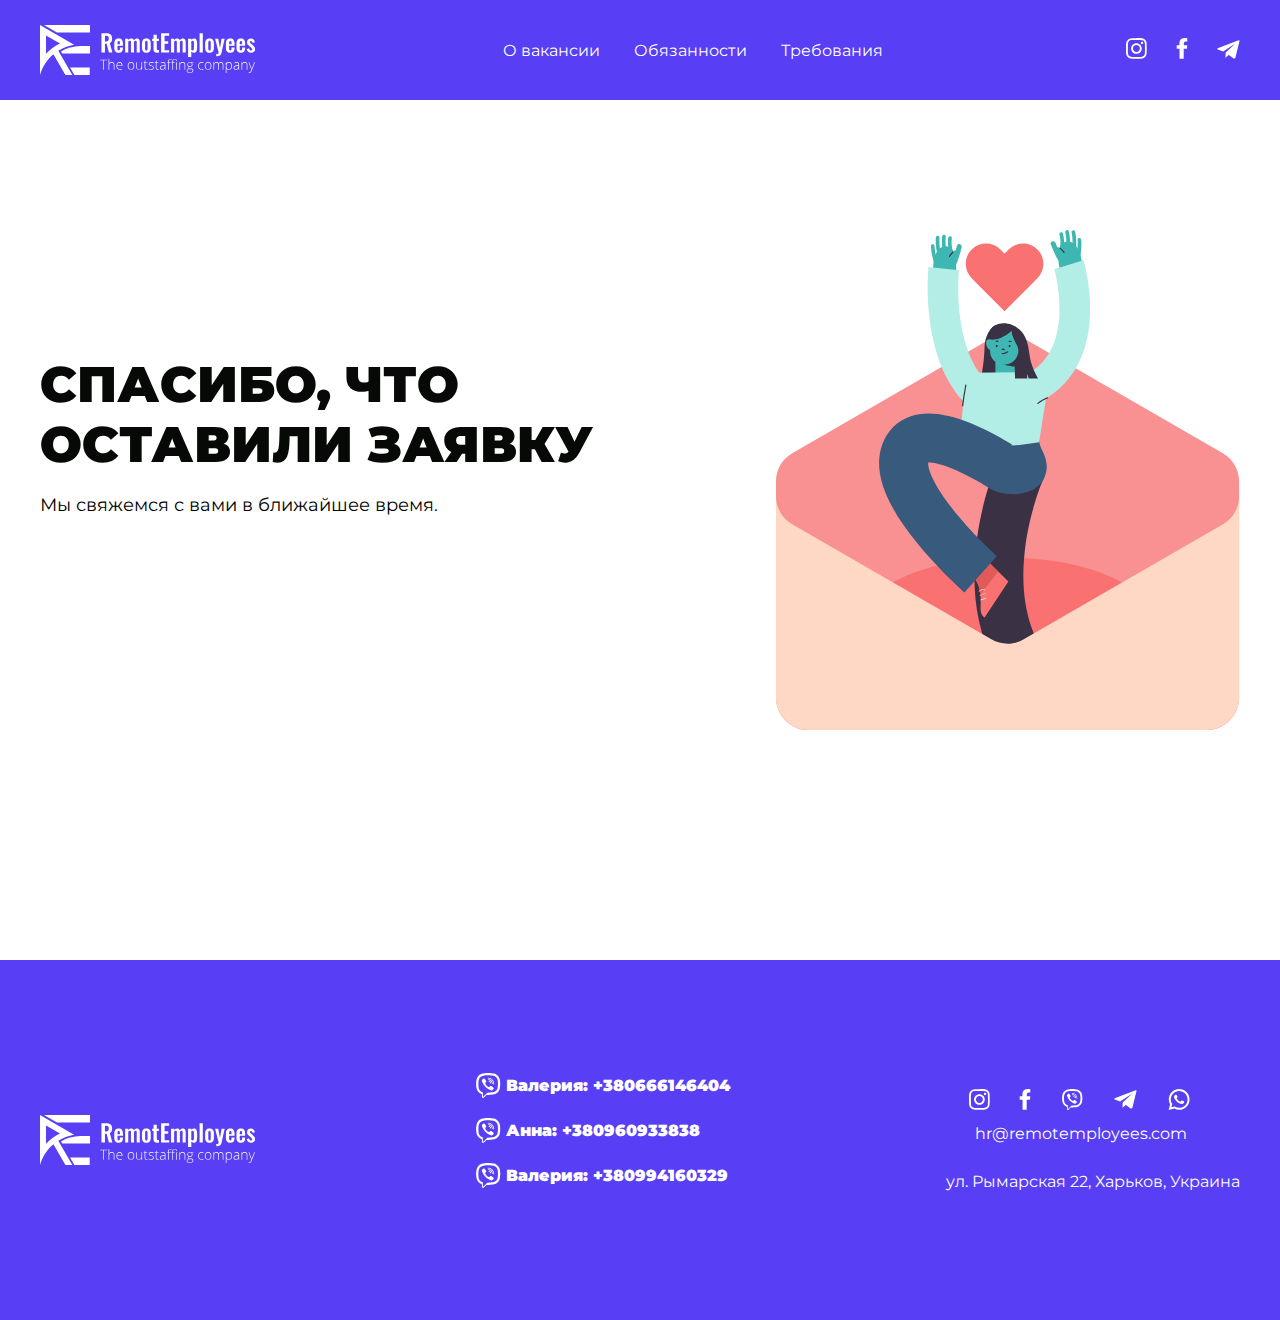
==== thanks.html @ 4181ed23 "beta version" ====
<html lang="ru">
<head>
    <meta charset="UTF-8">
    <meta http-equiv="X-UA-Compatible" content="IE=edge">
    <meta name="viewport" content="width=device-width, initial-scale=1.0">
    <link rel="shortcut icon" href="/img/favicon.png" type="image/x-icon">
    <title>Thank you</title>
    <link rel="stylesheet" href="style.css">
</head>
<body>
    <header>
        <div class="container">
            <div class="navbar">
                <div class="logo">
                    <img src="/img/logo.svg" alt="" srcset="">
                </div>
                <div class="navbar-menu desktop">
                        <a href="#advantages" onclick="smoothScroll()">О вакансии</a>
                        <a href="#who-is">Обязанности</a>
                        <a href="#looking-for">Требования</a>
                </div>
                <div class="navbar-menu mobile" id="navbarMenu">
                    
                        <a href="#advantages" onclick="mobileMenu()">О вакансии</a>
                        <a href="#who-is" onclick="mobileMenu()">Обязанности</a>
                        <a href="#looking-for" onclick="mobileMenu()">Требования</a>
                
                </div>
                <div class="navbar-social desktop">

                        <a href="https://www.instagram.com/remotemployees/" class="insta" target="_blank" rel="noopener noreferrer">
                            <svg width="21" height="21" viewBox="0 0 21 21" fill="none" xmlns="http://www.w3.org/2000/svg">
                                <path fill-rule="evenodd" clip-rule="evenodd" d="M10.1538 0.135383C7.58148 0.135383 7.17533 0.135384 6.09226 0.203075C5.00919 0.270767 4.19689 0.406151 3.58766 0.676919C2.91075 0.947686 2.30152 1.28614 1.75999 1.89537C1.15076 2.5046 0.812302 3.04613 0.541534 3.72305C0.270767 4.39997 0.135383 5.14458 0.0676914 6.22764C-3.88344e-07 7.31071 0 7.71686 0 10.4922C0 13.3353 -3.88344e-07 13.6737 0.0676914 14.7568C0.135383 15.8399 0.270767 16.6522 0.541534 17.2614C0.812302 17.9383 1.15076 18.5476 1.75999 19.0891C2.36921 19.6983 2.91075 20.0368 3.58766 20.3075C4.26458 20.5783 5.00919 20.7137 6.09226 20.7814C7.17533 20.8491 7.58148 20.8491 10.3568 20.8491C13.1999 20.8491 13.5384 20.8491 14.6214 20.7814C15.7045 20.7137 16.5168 20.5783 17.126 20.3075C17.8029 20.0368 18.4122 19.6983 18.9537 19.0891C19.5629 18.4799 19.9014 17.9383 20.1722 17.2614C20.4429 16.5845 20.5783 15.8399 20.646 14.7568C20.7137 13.6737 20.7137 13.3353 20.7137 10.6953V10.1538C20.7137 7.58148 20.7137 7.17533 20.646 6.09226C20.5783 5.00919 20.4429 4.19689 20.1722 3.58766C19.9014 2.91075 19.5629 2.30152 18.9537 1.75999C18.3445 1.15076 17.8029 0.812302 17.126 0.541534C16.4491 0.270767 15.7045 0.135384 14.6214 0.067692C13.5384 2.57215e-07 13.1999 0 10.5599 0H10.1538V0.135383ZM17.2614 4.9415C17.2614 5.61842 16.7199 6.15995 16.043 6.15995C15.366 6.15995 14.8245 5.61842 14.8245 4.9415C14.8245 4.26458 15.366 3.72305 16.043 3.72305C16.6522 3.72305 17.2614 4.26458 17.2614 4.9415ZM10.4245 13.9445C8.52917 13.9445 6.97225 12.3876 6.97225 10.4922C6.97225 8.59686 8.52917 7.03995 10.4245 7.03995C12.3199 7.03995 13.8768 8.59686 13.8768 10.4922C13.8768 12.3876 12.3199 13.9445 10.4245 13.9445ZM10.4245 5.14458C13.403 5.14458 15.7722 7.51379 15.7722 10.4922C15.7722 13.4707 13.403 15.8399 10.4245 15.8399C7.4461 15.8399 5.07688 13.4707 5.07688 10.4922C5.07688 7.51379 7.51379 5.14458 10.4245 5.14458ZM10.4245 1.96306C13.1999 1.96306 13.5384 1.96306 14.6214 2.03075C15.6368 2.09845 16.1783 2.23383 16.5845 2.36921C17.0583 2.57229 17.3968 2.77536 17.8029 3.11382C18.1414 3.45228 18.4122 3.79074 18.5476 4.33227C18.6829 4.67073 18.886 5.27996 18.886 6.29534C18.9537 7.3784 18.9537 7.71686 18.9537 10.4922C18.9537 13.2676 18.9537 13.606 18.886 14.6891C18.8183 15.7045 18.6829 16.246 18.5476 16.6522C18.3445 17.126 18.1414 17.4645 17.8029 17.8706C17.4645 18.2091 17.126 18.4799 16.5845 18.6152C16.246 18.7506 15.6368 18.9537 14.6214 18.9537C13.5384 19.0214 13.1999 19.0214 10.4245 19.0214C7.64917 19.0214 7.31071 19.0214 6.22764 18.9537C5.21227 18.886 4.67073 18.7506 4.26458 18.6152C3.79074 18.4122 3.45228 18.2091 3.04613 17.8706C2.70767 17.5322 2.4369 17.1937 2.30152 16.6522C2.16614 16.3137 1.96306 15.7045 1.96306 14.6891C1.89537 13.606 1.89537 13.2676 1.89537 10.4922C1.89537 7.71686 1.89537 7.3784 1.96306 6.29534C2.03075 5.27996 2.16614 4.73843 2.30152 4.33227C2.5046 3.85843 2.70767 3.51997 3.04613 3.11382C3.38459 2.77536 3.72305 2.5046 4.26458 2.36921C4.60304 2.23383 5.21227 2.03075 6.22764 2.03075C7.31071 1.96306 7.64917 1.96306 10.4245 1.96306Z"/>
                            </svg>
                        </a>
                        <a href="https://fb.com/remotemployees" class="facebook" target="_blank" rel="noopener noreferrer">
                            <svg width="12" height="21" viewBox="0 0 12 21" fill="none" xmlns="http://www.w3.org/2000/svg">
                                <path fill-rule="evenodd" clip-rule="evenodd" d="M10.9348 7.18479H7.82111V5.15409C8.02418 3.19109 11.2733 3.59723 11.2733 3.59723V3.46185V0.280434C11.1379 0.280434 4.91045 -1.20874 3.62435 3.52954C3.42128 4.13875 3.42128 6.84634 3.42128 7.18479H0.713688V10.84H3.55666V20.7904H7.68573V10.84H10.9348L11.2733 7.18479H10.9348Z"/>
                            </svg>
                        </a>
                        <a href="https://t.me/remotemployees" class="telegram" target="_blank" rel="noopener noreferrer">
                            <svg width="23" height="19" viewBox="0 0 23 19" fill="none" xmlns="http://www.w3.org/2000/svg">
                                <path d="M8.69167 12.5281L8.44489 17.6284L14.0387 12.8845L8.69167 12.5281Z" />
                                <path d="M21.6069 0.353219L0.712252 8.30526C0.108993 8.52463 0.136414 9.37468 0.739673 9.56662L6.11416 11.3764L18.3987 3.45177L8.69172 12.5281L16.2599 18.259C17.0551 18.8623 18.1793 18.451 18.4261 17.4912L22.5118 1.121C22.6489 0.600007 22.1279 0.161273 21.6069 0.353219Z"/>
                            </svg>
                        </a>
                    
                </div>
                <div class="mobile-burger" id="burger" onclick="mobileMenu()">
                    <span class="top"></span>
                    <span class="middle"></span>
                    <span class="bottom"></span>
                </div>

            </div>
        </div>
    </header>

    <section class="thank-you">
        <div class="wrap">
            <div class="container">
                <h1 class="mobile">Спасибо, что оставили заявку</h1>
                <div class="flex">
                    <div class="thank-text">
                        <h1 class="desktop">Спасибо, что оставили заявку</h1>
                        <p>Мы свяжемся с вами в ближайшее время.</p>
                        <a href="/" class="btn thank">На главную</a>
                    </div>
                    <div class="thank-img">

                        <img src="/img/thank.svg" alt="">
                    </div>
                </div>
            </div>
        </div>
    </section>
    <footer>
        <div class="container">
            <div class="footer">
                <div class="logo">
                    <img src="/img/logo.svg" alt="" srcset="" loading="lazy">
                </div>
                <div class="footer-hr" >
                    <a href="viber://chat/?number=380666146404" target="_blank" rel="noopener noreferrer"><img src="/img/viber.svg" alt=""><span>Валерия: 
                        +380666146404</span></a>        
                    <a href="viber://chat/?number=380960933838" target="_blank" rel="noopener noreferrer"><img src="/img/viber.svg" alt=""><span>Анна: 
                        +380960933838</span></a>        
                    <a href="viber://chat/?number=380994160329" target="_blank" rel="noopener noreferrer"><img src="/img/viber.svg" alt=""><span>Валерия: +380994160329</span></a>        
                </div>
                <div class="footer-social">
                    <a href="https://www.instagram.com/remotemployees/" class="insta" class="footer-social" target="_blank" rel="noopener noreferrer">
                        <svg width="21" height="21" viewBox="0 0 21 21" fill="none" xmlns="http://www.w3.org/2000/svg">
                            <path fill-rule="evenodd" clip-rule="evenodd" d="M10.1538 0.135383C7.58148 0.135383 7.17533 0.135384 6.09226 0.203075C5.00919 0.270767 4.19689 0.406151 3.58766 0.676919C2.91075 0.947686 2.30152 1.28614 1.75999 1.89537C1.15076 2.5046 0.812302 3.04613 0.541534 3.72305C0.270767 4.39997 0.135383 5.14458 0.0676914 6.22764C-3.88344e-07 7.31071 0 7.71686 0 10.4922C0 13.3353 -3.88344e-07 13.6737 0.0676914 14.7568C0.135383 15.8399 0.270767 16.6522 0.541534 17.2614C0.812302 17.9383 1.15076 18.5476 1.75999 19.0891C2.36921 19.6983 2.91075 20.0368 3.58766 20.3075C4.26458 20.5783 5.00919 20.7137 6.09226 20.7814C7.17533 20.8491 7.58148 20.8491 10.3568 20.8491C13.1999 20.8491 13.5384 20.8491 14.6214 20.7814C15.7045 20.7137 16.5168 20.5783 17.126 20.3075C17.8029 20.0368 18.4122 19.6983 18.9537 19.0891C19.5629 18.4799 19.9014 17.9383 20.1722 17.2614C20.4429 16.5845 20.5783 15.8399 20.646 14.7568C20.7137 13.6737 20.7137 13.3353 20.7137 10.6953V10.1538C20.7137 7.58148 20.7137 7.17533 20.646 6.09226C20.5783 5.00919 20.4429 4.19689 20.1722 3.58766C19.9014 2.91075 19.5629 2.30152 18.9537 1.75999C18.3445 1.15076 17.8029 0.812302 17.126 0.541534C16.4491 0.270767 15.7045 0.135384 14.6214 0.067692C13.5384 2.57215e-07 13.1999 0 10.5599 0H10.1538V0.135383ZM17.2614 4.9415C17.2614 5.61842 16.7199 6.15995 16.043 6.15995C15.366 6.15995 14.8245 5.61842 14.8245 4.9415C14.8245 4.26458 15.366 3.72305 16.043 3.72305C16.6522 3.72305 17.2614 4.26458 17.2614 4.9415ZM10.4245 13.9445C8.52917 13.9445 6.97225 12.3876 6.97225 10.4922C6.97225 8.59686 8.52917 7.03995 10.4245 7.03995C12.3199 7.03995 13.8768 8.59686 13.8768 10.4922C13.8768 12.3876 12.3199 13.9445 10.4245 13.9445ZM10.4245 5.14458C13.403 5.14458 15.7722 7.51379 15.7722 10.4922C15.7722 13.4707 13.403 15.8399 10.4245 15.8399C7.4461 15.8399 5.07688 13.4707 5.07688 10.4922C5.07688 7.51379 7.51379 5.14458 10.4245 5.14458ZM10.4245 1.96306C13.1999 1.96306 13.5384 1.96306 14.6214 2.03075C15.6368 2.09845 16.1783 2.23383 16.5845 2.36921C17.0583 2.57229 17.3968 2.77536 17.8029 3.11382C18.1414 3.45228 18.4122 3.79074 18.5476 4.33227C18.6829 4.67073 18.886 5.27996 18.886 6.29534C18.9537 7.3784 18.9537 7.71686 18.9537 10.4922C18.9537 13.2676 18.9537 13.606 18.886 14.6891C18.8183 15.7045 18.6829 16.246 18.5476 16.6522C18.3445 17.126 18.1414 17.4645 17.8029 17.8706C17.4645 18.2091 17.126 18.4799 16.5845 18.6152C16.246 18.7506 15.6368 18.9537 14.6214 18.9537C13.5384 19.0214 13.1999 19.0214 10.4245 19.0214C7.64917 19.0214 7.31071 19.0214 6.22764 18.9537C5.21227 18.886 4.67073 18.7506 4.26458 18.6152C3.79074 18.4122 3.45228 18.2091 3.04613 17.8706C2.70767 17.5322 2.4369 17.1937 2.30152 16.6522C2.16614 16.3137 1.96306 15.7045 1.96306 14.6891C1.89537 13.606 1.89537 13.2676 1.89537 10.4922C1.89537 7.71686 1.89537 7.3784 1.96306 6.29534C2.03075 5.27996 2.16614 4.73843 2.30152 4.33227C2.5046 3.85843 2.70767 3.51997 3.04613 3.11382C3.38459 2.77536 3.72305 2.5046 4.26458 2.36921C4.60304 2.23383 5.21227 2.03075 6.22764 2.03075C7.31071 1.96306 7.64917 1.96306 10.4245 1.96306Z"/>
                        </svg>
                    </a>
                    <a href="https://fb.com/remotemployees" class="facebook" target="_blank" rel="noopener noreferrer">
                        <svg width="12" height="21" viewBox="0 0 12 21" fill="none" xmlns="http://www.w3.org/2000/svg">
                            <path fill-rule="evenodd" clip-rule="evenodd" d="M10.9348 7.18479H7.82111V5.15409C8.02418 3.19109 11.2733 3.59723 11.2733 3.59723V3.46185V0.280434C11.1379 0.280434 4.91045 -1.20874 3.62435 3.52954C3.42128 4.13875 3.42128 6.84634 3.42128 7.18479H0.713688V10.84H3.55666V20.7904H7.68573V10.84H10.9348L11.2733 7.18479H10.9348Z"/>
                        </svg>
                    </a>
                        <a href="viber://chat/?number=380666146404" class="viber" target="_blank" rel="noopener noreferrer">
                            <svg width="25" height="21" viewBox="0 0 25 25" fill="none" xmlns="http://www.w3.org/2000/svg">
                                <path d="M5.93325 22.578C5.93325 22.1599 6.07262 21.707 5.89841 21.3934C5.7242 21.1146 5.2364 21.0101 4.88798 20.8359C3.04132 19.8603 1.61277 18.4666 0.881073 16.5154C0.56749 15.7489 0.462961 14.8778 0.323591 14.0416C0.18422 13.2054 0.149378 12.3691 0.114535 11.5329C0.0448497 9.7211 0.253906 7.90928 0.637174 6.1323C0.84623 5.12187 1.36887 4.2508 1.99604 3.48426C2.97163 2.26477 4.15628 1.25434 5.65451 0.766538C6.52558 0.487797 7.43149 0.348427 8.3374 0.243899C9.55689 0.104528 10.8112 0 12.0307 0C13.2502 0 14.4697 0.104528 15.6892 0.209056C16.4906 0.278741 17.292 0.418112 18.0933 0.592325C19.487 0.905909 20.6368 1.70729 21.6473 2.68288C22.6229 3.62363 23.4243 4.7386 23.703 6.09746C24.1211 8.08349 24.365 10.0695 24.1908 12.0904C24.0863 13.3099 23.9469 14.4945 23.7378 15.714C23.4939 17.1077 22.7274 18.1879 21.7518 19.1635C20.7414 20.2087 19.5916 21.045 18.1282 21.3585C17.0132 21.6024 15.8634 21.707 14.7484 21.8463C14.1561 21.916 13.5289 21.9509 12.9018 21.9509C12.2049 21.9509 11.4732 21.916 10.7764 21.916C10.6022 21.916 10.3583 22.0205 10.2189 22.1599C9.41752 22.9613 8.68582 23.7627 7.91929 24.5641C7.3618 25.1215 6.59527 25.1564 6.17715 24.5989C6.00294 24.355 5.93325 24.0066 5.89841 23.7278C5.89841 23.3097 5.93325 22.9613 5.93325 22.578ZM6.90885 21.4979C6.90885 21.8463 6.90885 22.1948 6.90885 22.5432C6.90885 22.8916 6.90885 23.24 6.90885 23.5885C6.90885 23.693 6.97853 23.8324 7.04822 23.8672C7.1179 23.902 7.25728 23.7975 7.32696 23.7278C7.39665 23.693 7.43149 23.6233 7.50117 23.5536C8.68582 22.3341 9.83563 21.1495 11.0203 19.9648C11.1596 19.8255 11.3687 19.7209 11.5778 19.7209C13.2502 19.7209 14.9227 19.5816 16.5951 19.3725C17.5707 19.2331 18.4766 18.9892 19.278 18.3621C20.3233 17.5258 21.2989 16.6199 21.5428 15.2611C21.7867 13.9719 21.926 12.6479 21.9957 11.3239C22.0306 10.2437 21.8912 9.12877 21.7867 8.04865C21.6821 6.89884 21.4034 5.78388 20.5672 4.84313C19.7309 3.90238 18.7902 3.03131 17.501 2.78741C16.2467 2.54351 14.9923 2.40414 13.7032 2.33446C11.6126 2.22993 9.4872 2.29961 7.43149 2.68288C5.20156 3.06615 3.66848 4.35533 2.90195 6.44589C2.55352 7.38664 2.48383 8.43192 2.41415 9.44235C2.34446 10.7315 2.37931 12.0556 2.48383 13.3447C2.51868 14.1113 2.6232 14.9126 2.90195 15.6443C3.52911 17.3516 4.78345 18.4666 6.45589 19.1286C6.76948 19.268 6.90885 19.4073 6.90885 19.7558C6.87401 20.2784 6.90885 20.9056 6.90885 21.4979Z" />
                                <path d="M13.1456 14.0763C13.285 14.0066 13.4592 13.9369 13.5986 13.8324C13.7728 13.693 13.8773 13.484 14.0515 13.3446C14.4 12.9962 14.8181 12.8568 15.2362 13.1007C16.0027 13.6233 16.7693 14.146 17.501 14.7383C17.7797 14.9474 17.8842 15.2609 17.71 15.6094C17.3267 16.4804 16.7693 17.1773 15.7937 17.456C15.6543 17.4909 15.5149 17.4909 15.3756 17.456C12.1352 16.3062 9.41746 14.4944 7.60564 11.4979C6.97848 10.4875 6.52552 9.37254 6.00288 8.29242C5.72414 7.76978 5.82867 7.28198 6.14225 6.79419C6.52552 6.2367 7.01332 5.81859 7.60564 5.53985C7.95407 5.36564 8.33734 5.40048 8.58124 5.71406C9.13872 6.41092 9.66136 7.14261 10.1492 7.90915C10.4976 8.46663 10.3234 8.91959 9.83557 9.3377C9.73105 9.40738 9.66136 9.47707 9.55683 9.54675C9.24325 9.79065 9.17356 10.1042 9.31293 10.4527C9.90526 12.0903 10.9854 13.3098 12.6578 13.9369C12.7972 14.0066 12.9366 14.0066 13.1456 14.0763Z"/>
                                <path d="M18.1633 10.8709C18.1633 10.9754 18.233 11.1148 18.1981 11.2193C18.1285 11.3587 18.0239 11.5677 17.8846 11.6026C17.78 11.6374 17.5361 11.4284 17.5013 11.3239C17.3968 10.9754 17.3968 10.627 17.3619 10.2786C17.2226 8.22286 15.6546 6.27167 13.6686 5.78387C13.2505 5.67935 12.7975 5.6445 12.3446 5.57482C12.2401 5.57482 12.1704 5.53998 12.0658 5.53998C11.8219 5.50513 11.6477 5.43545 11.6477 5.15671C11.6826 4.84312 11.9265 4.77344 12.1704 4.77344C14.8533 4.87797 17.1529 6.41104 17.9194 9.16361C18.0588 9.72109 18.1285 10.3134 18.1981 10.8709C18.1981 10.8361 18.1981 10.8709 18.1633 10.8709Z"/>
                                <path d="M16.6647 10.4873C16.6298 10.557 16.6647 10.6964 16.595 10.7661C16.4905 10.8706 16.3511 11.01 16.2117 11.01C16.1072 11.01 15.933 10.8358 15.933 10.7312C15.8285 10.348 15.8285 9.89501 15.7239 9.51174C15.3755 8.18772 14.2605 7.28182 12.8668 7.14244C12.7275 7.14244 12.6229 7.1076 12.4836 7.07276C12.2745 7.03792 12.1351 6.89855 12.17 6.68949C12.2048 6.44559 12.379 6.34106 12.5881 6.34106C14.6438 6.48043 16.3859 7.76961 16.6298 10.0344C16.6298 10.1389 16.6647 10.3131 16.6647 10.4873Z"/>
                                <path d="M13.0759 7.90918C14.2606 7.94402 15.1665 8.95446 15.0968 10.0694C15.0968 10.3133 14.9923 10.5224 14.7484 10.4875C14.609 10.4527 14.4696 10.2785 14.3303 10.1391C14.2954 10.1043 14.3303 10.0346 14.3303 9.99974C14.1561 9.09383 13.9122 8.84993 12.9714 8.67572C12.7275 8.64088 12.5533 8.5015 12.5533 8.25761C12.5881 8.01371 12.7624 7.90918 13.0063 7.90918C13.0759 7.90918 13.1108 7.90918 13.0759 7.90918Z" />
                            </svg>      
                        </a>
                        <a href="https://t.me/remotemployees" class="telegram" target="_blank" rel="noopener noreferrer">
                            <svg width="23" height="21" viewBox="0 0 23 19" fill="none" xmlns="http://www.w3.org/2000/svg">
                                <path d="M8.69167 12.5281L8.44489 17.6284L14.0387 12.8845L8.69167 12.5281Z" />
                                <path d="M21.6069 0.353219L0.712252 8.30526C0.108993 8.52463 0.136414 9.37468 0.739673 9.56662L6.11416 11.3764L18.3987 3.45177L8.69172 12.5281L16.2599 18.259C17.0551 18.8623 18.1793 18.451 18.4261 17.4912L22.5118 1.121C22.6489 0.600007 22.1279 0.161273 21.6069 0.353219Z"/>
                            </svg>
                        </a>
                        <a href="https://wa.me/380666146404" class="whatsapp" target="_blank" rel="noopener noreferrer">
                            <svg width="26" height="21" viewBox="0 0 26 25" fill="none" xmlns="http://www.w3.org/2000/svg">
                                <path d="M0.663757 25L2.42598 18.291C1.43913 16.4548 0.875224 14.4068 0.875224 12.3588C0.875224 5.50847 6.44384 0 13.2108 0C19.9777 0 25.5463 5.50847 25.5463 12.3588C25.5463 19.1384 20.0482 24.7175 13.2108 24.7175C11.1666 24.7175 9.19291 24.2232 7.3602 23.2345L0.663757 25ZM7.71264 20.6921L8.13558 20.9746C9.68633 21.8927 11.4486 22.387 13.2108 22.387C18.7089 22.387 23.2202 17.8672 23.2202 12.3588C23.2202 6.85028 18.7089 2.33051 13.2108 2.33051C7.71264 2.33051 3.20136 6.85028 3.20136 12.3588C3.20136 14.1949 3.69478 15.9605 4.68162 17.5141L4.96358 17.9379L3.97673 21.6808L7.71264 20.6921Z"/>
                                <path fill-rule="evenodd" clip-rule="evenodd" d="M17.7925 14.0536C17.299 13.7711 16.5941 13.418 16.0302 13.6299C15.5368 13.8418 15.2549 14.548 14.9729 14.9011C14.8319 15.1129 14.6205 15.1129 14.409 15.0423C12.7173 14.3361 11.378 13.2062 10.3911 11.6525C10.2501 11.4406 10.2501 11.2288 10.4616 11.0169C10.7436 10.6638 11.096 10.3107 11.1665 9.81633C11.237 9.3926 11.0255 8.82763 10.8141 8.4039C10.6026 7.90955 10.3206 7.13271 9.75672 6.85023C9.2633 6.56774 8.6289 6.70898 8.20597 7.06209C7.50108 7.62706 7.14864 8.61576 7.14864 9.53384C7.14864 9.81633 7.21912 10.0282 7.21912 10.3107C7.3601 10.9463 7.64206 11.5112 7.9945 12.0056C8.20597 12.4293 8.48792 12.7824 8.76988 13.2062C9.68623 14.4773 10.8141 15.5367 12.1533 16.3841C12.7877 16.8079 13.5631 17.161 14.268 17.3728C15.1139 17.6553 15.8188 17.9378 16.7351 17.7966C17.6515 17.5847 18.5678 17.0197 18.9908 16.1016C19.1317 15.8192 19.1317 15.5367 19.0613 15.2542C19.0613 14.6892 18.2859 14.3361 17.7925 14.0536Z"/>
                            </svg>
                        </a>
                        <div class="footer-mail">
                            <a href="mailto:hr@remotemployees.com<" target="_blank" rel="noopener noreferrer"
                            >hr@remotemployees.com</a>
                            <br>
                            <a href="https://goo.gl/maps/ds5XpzKFBqFK2Kwg9" target="_blank" rel="noopener noreferrer"
                            >ул. Рымарская 22, Харьков, Украина</a>
                        </div>
                </div>
                
            </div>
        </div>
    </footer>
</body>
</html>
---- style.css ----
@import url('https://fonts.googleapis.com/css2?family=Montserrat:ital,wght@0,100;0,400;0,500;0,600;1,200&display=swap');
* {
  margin: 0;
  padding: 0;
  box-sizing: border-box;
}
:root {
  --violet: #583ef4;
  --dark-pink: #ff80a4;
  --pink: #fadeee;
  --black: #060905;
  --orange: #ff9d00;
}
body {
  font-family: 'Montserrat', sans-serif;
}

li {
  list-style: none;
}
a {
  color: white;
  text-decoration: none;
  font-family: 'Montserrat', sans-serif;
  outline: none;
  transition: 0.3s;
}
a:hover {
  color: var(--light-red);
  fill: var(--light-red);
}
a span {
  transition: 0.3s;
}
a span:hover {
  color: var(--light-red);
}
input {
  outline: none;
  font-family: 'Montserrat', sans-serif;
}
svg {
  fill: white;
  transition: 0.3s;
}
svg:hover {
  fill: var(--light-red);
}
.btn {
  font-family: 'Montserrat', sans-serif;
  color: white;
  font-weight: 700;
  outline: none;
}
span {
  color: var(--blue);
}
h1 {
  text-transform: uppercase;
  color: var(--black);
  font-size: 50px;
  font-weight: 900;
  margin-bottom: 60px;
  line-height: 120%;
}
h2 {
  font-size: 32px;
  margin-bottom: 15px;
  line-height: 150%;
}
p {
  font-size: 18px;
  line-height: 175%;
}
/* section {
  margin-bottom: 180px;
} */
section:last-of-type {
  padding-bottom: 100px;
}
.flex {
  display: flex;
}
.column {
  flex-direction: column;
}
.wrap {
  margin: 0 auto;
  padding: 10px;
  max-width: 1920px;
}
.container {
  margin: 0 auto;
  max-width: 1200px;
}
.whitespace {
  height: 180px;
}
/* navbar settings */
header {
  background-color: var(--violet);
  position: fixed;
  width: 100%;
  top: 0;
}
.navbar {
  height: 100px;
  width: 100%;
  display: flex;
  justify-content: space-between;
  align-items: center;
}
.navbar-menu a {
  margin-right: 30px;
}
.navbar-menu a:last-child {
  margin-right: 0px;
}
.navbar-social a {
  margin-right: 25px;
}
.navbar-social a:last-child {
  margin-right: 0px;
}
.logo {
  display: flex;
  flex-direction: row;
  align-items: center;
}
/* hero section */
.hero {
  margin-top: 100px;
  background: #f4fdfb;
  height: 600px;
}
.hero h1 {
  margin-bottom: 20px;
}
.hero .flex {
  align-items: center;
}
.hero-text form {
  margin-top: 30px;
  max-width: 360px;
  height: 60px;
  display: flex;
  flex-direction: row;
  align-items: center;
  padding: 20px;
  background-color: white;
  font-size: 15px;
  cursor: pointer;
  transition: 0.3s;
  box-shadow: -5px -5px 15px rgb(58 49 68 / 7%),
    5px 5px 15px rgb(56 90 125 / 7%);
}

.hero-text form:hover {
  border: 1px solid var(--text-01);
}
.hero-text input[type='text'] {
  width: 90%;
  height: 56px;
  font-size: 15px;
  border: none;
  cursor: pointer;
}
.hero-text button[type='submit'] {
  height: 35px;
  width: 35px;
  border-radius: 50%;
  background-color: var(--red);
  border: none;
  outline: none;
  cursor: pointer;
}
.hero-text button[type='submit'] svg circle {
  fill: var(--red);
  transition: 0.3s;
}
.hero-text button[type='submit'] svg circle:hover {
  fill: var(--light-red);
}
.hero-pic img {
  width: 560px;
  height: 450px;
}

/* advantages section */

/* .advantages .flex {
  flex-direction: row;
} */
.card {
  display: flex;
  flex-direction: column;
  width: 270px;
  height: 419px;
  padding: 12px 25px 25px 25px;
  margin-right: 30px;
}
.card:last-child {
  margin-right: 0;
}
.card:hover {
  border: 1px solid var(--violet);
}

.card img {
  width: 117px;
  height: 125px;
  margin-bottom: 30px;
}
/* who is section */

.who-is-pic {
  margin-right: 130px;
}
.who-is-pic img {
  width: 470px;
  height: 583px;
}
.who-is h1 {
  width: 570px;
}
.who-is p {
  color: var(--text-02);
}
/* lamp section */

.req .flex {
  flex-direction: row-reverse;
}
.lamp-card {
  display: flex;
  flex-direction: row;
  text-align: left;
  margin-bottom: 30px;
}
.lamp {
  margin-right: 56px;
  align-self: center;
}
.looking-text {
  max-width: 370px;
}
.looking-for-img {
  align-self: flex-end;
  padding-bottom: 55px;
}
.looking-for-img img {
  width: 558px;
  height: 568px;
}
/* join section */
.join h1 {
  margin-bottom: 0;
}
.join-card {
  max-width: 373px;
}
.join-cards {
  margin-top: 100px;
  margin-right: 30px;
}
.join-cards:first-child {
  margin-top: 60px;
}
.join-cards:last-child {
  margin-top: 110px;
  margin-right: 0;
}
.join-info {
  margin-top: 30px;
  display: flex;
  flex-direction: row;
}
.step {
  margin-right: 25px;
}
.step h1 {
  color: var(--light-red);
}
.join-info h2 {
  width: 210px;
}
.join-card img {
  width: 100%;
}
/* contact form section */
.contact-form {
  background-color: var(--pink);
  background: url(img/background.svg);
}
.contact-form .flex {
  flex-direction: row-reverse;
}
.contact-form img {
}
.full-form {
  max-width: 470px;
  display: flex;
  flex-direction: column;
  align-self: center;
  margin-right: 50px;
}
.full-form form {
  display: flex;
  flex-direction: column;
}
.full-form input {
  width: 100%;
  height: 60px;
  border: 1px solid var(--black);
  margin-bottom: 30px;
  font-size: 16px;
  padding: 5px 15px;
  transition: 0.3s;
}

.full-form input[type='submit'] {
  width: 270px;
  background-color: var(--red);
  border: none;
  color: white;
  font-size: 16px;
  text-transform: uppercase;
  cursor: pointer;
  transition: 0.3s;
}
.full-form input[type='submit']:hover {
  background-color: var(--light-red);
}
input:hover {
  border: 2px solid var(--violet);
}

footer {
  background-color: var(--violet);
}
.footer {
  height: 360px;
  width: 100%;
  display: flex;
  justify-content: space-between;
  align-items: center;
}
.footer-mail {
  display: flex;
  flex-direction: column;
}
.footer-mail * {
  margin-top: 10px;
}
.footer-social {
  text-align: center;
}
.footer-social a {
  margin-right: 25px;
}
.footer-social a:last-child {
  margin-right: 0px;
}
.footer-hr {
  display: flex;
  flex-direction: column;
}
.footer-hr a {
  margin-bottom: 20px;
  text-align: left;
  display: flex;
  align-items: center;
}
.footer-hr a span {
  margin-left: 5px;
}
footer span {
  color: white;
  font-weight: 900;
}
.mobile {
  display: none;
}
#burger {
  display: none;
  cursor: pointer;
}
#burger span {
  display: block;
  width: 33px;
  height: 3px;
  margin-bottom: 5px;
  position: relative;
  background: white;
  z-index: 1;
  transition: 0.3s;
}
#burger span.middle {
  width: 23px;
  text-align: right;
}
#burger.active span.top {
  transform: translateY(11px) translateX(0) rotate(45deg);
}
#burger.active span.middle {
  opacity: 0;
}
#burger.active span.bottom {
  transform: translateY(-8px) translateX(0) rotate(-45deg);
}
.thank-you {
  margin-top: 100px;
  height: 860px;
  display: flex;
  align-items: center;
}
.thank-you .flex {
  align-items: center;
}
.thank-img {
}
.btn.thank {
  display: block;
  margin-top: 30px;
  width: 270px;
  padding: 17px 0;
  background-color: var(--red);
  border: none;

  font-size: 15px;
  text-align: center;
  text-transform: uppercase;
  cursor: pointer;
}
.thank-you h1 {
  margin-bottom: 15px;
}
.thank-you p {
  color: var(--text-02);
}

@media (max-width: 1210px) {
  .container {
    max-width: 1100px;
  }
  .card {
    height: 449px;
  }
}
@media (max-width: 1130px) {
  .container {
    max-width: 1000px;
  }
  .card {
    height: 540px;
  }
}
@media (max-width: 700px) {
  #burger {
    display: block;
  }
  .desktop {
    display: none;
  }
  .mobile {
    display: block;
  }
  .flex {
    flex-direction: column;
  }
  .wrap {
    width: 100%;
  }
  .container {
    width: 100%;
  }
  h1 {
    font-size: 34px;
    margin-bottom: 30px;
  }
  h2 {
    font-size: 24px;
  }
  p {
    font-size: 17px;
  }
  .whitespace {
    height: 90px;
  }
  .navbar {
    padding-left: 15px;
    padding-right: 15px;
  }
  .navbar-menu {
    display: none;
    position: fixed;
    background-color: var(--violet);
    top: 100px;
    width: 100%;
    right: 0;
    flex-direction: column;
    font-weight: 600;
    font-size: 16px;
    line-height: 20px;
    text-align: center;
  }
  .navbar-menu a {
    margin-top: 30px;
    margin-right: 0;
  }
  .navbar-menu a:last-child {
    margin-bottom: 30px;
  }

  .hero {
    height: auto;
  }
  .hero .flex {
    flex-direction: column-reverse;
  }
  .hero-text form {
    max-width: unset;
    width: 100%;
  }

  .hero-pic {
    width: 100%;
  }
  .hero-pic img {
    width: 100%;
    height: 240px;
  }
  .advantages .card {
    box-shadow: none;
    width: auto;
    margin-right: 0;
    padding: 0;
    height: auto;
    margin-bottom: 30px;
  }
  .looking-for .flex {
    flex-direction: column-reverse;
  }
  .looking-for-img {
    width: 100%;
    padding-bottom: 30px;
  }
  .looking-for-img img {
    width: 100%;
    height: auto;
  }
  .lamp {
    margin-right: 30px;
  }
  .who-is .flex {
    flex-direction: column-reverse;
  }
  .who-is h1 {
    width: 100%;
  }
  .who-is-pic {
    margin-right: 0;
    padding-bottom: 30px;
    width: 100%;
  }
  .who-is-pic img {
    width: 100%;
    height: auto;
  }
  .join .flex {
    align-items: center;
  }
  .join h1 {
    margin-bottom: 30px;
  }
  .join-cards {
    margin-right: 0;
    margin-top: 45px;
  }
  .join-cards:first-child {
    margin-right: 0;
    margin-top: 0;
  }
  .join-cards:last-child {
    margin-right: 0;
    margin-top: 45px;
  }
  .contact-form img {
    margin-right: 0;
    margin-bottom: 30px;
  }
  .full-form {
    width: 90%;
  }
  .full-form input[type='submit'] {
    width: 100%;
  }
  .thank-you {
    margin-top: 10px;
  }
  .thank-you .flex {
    flex-direction: column-reverse;
    justify-content: center;
  }
  .thank-text {
    margin-top: 30px;
    width: 90%;
  }
  .thank-img {
    width: 100%;
  }
  .thank-img img {
    width: 100%;
    height: auto;
  }
  .btn.thank {
    width: 100%;
  }
  .footer {
    flex-direction: column;
    padding-top: 30px;
    padding-bottom: 30px;
    height: auto;
  }
  .footer * {
    margin-top: 10px;
  }
  .footer-hr a {
    width: 50%;
  }
}
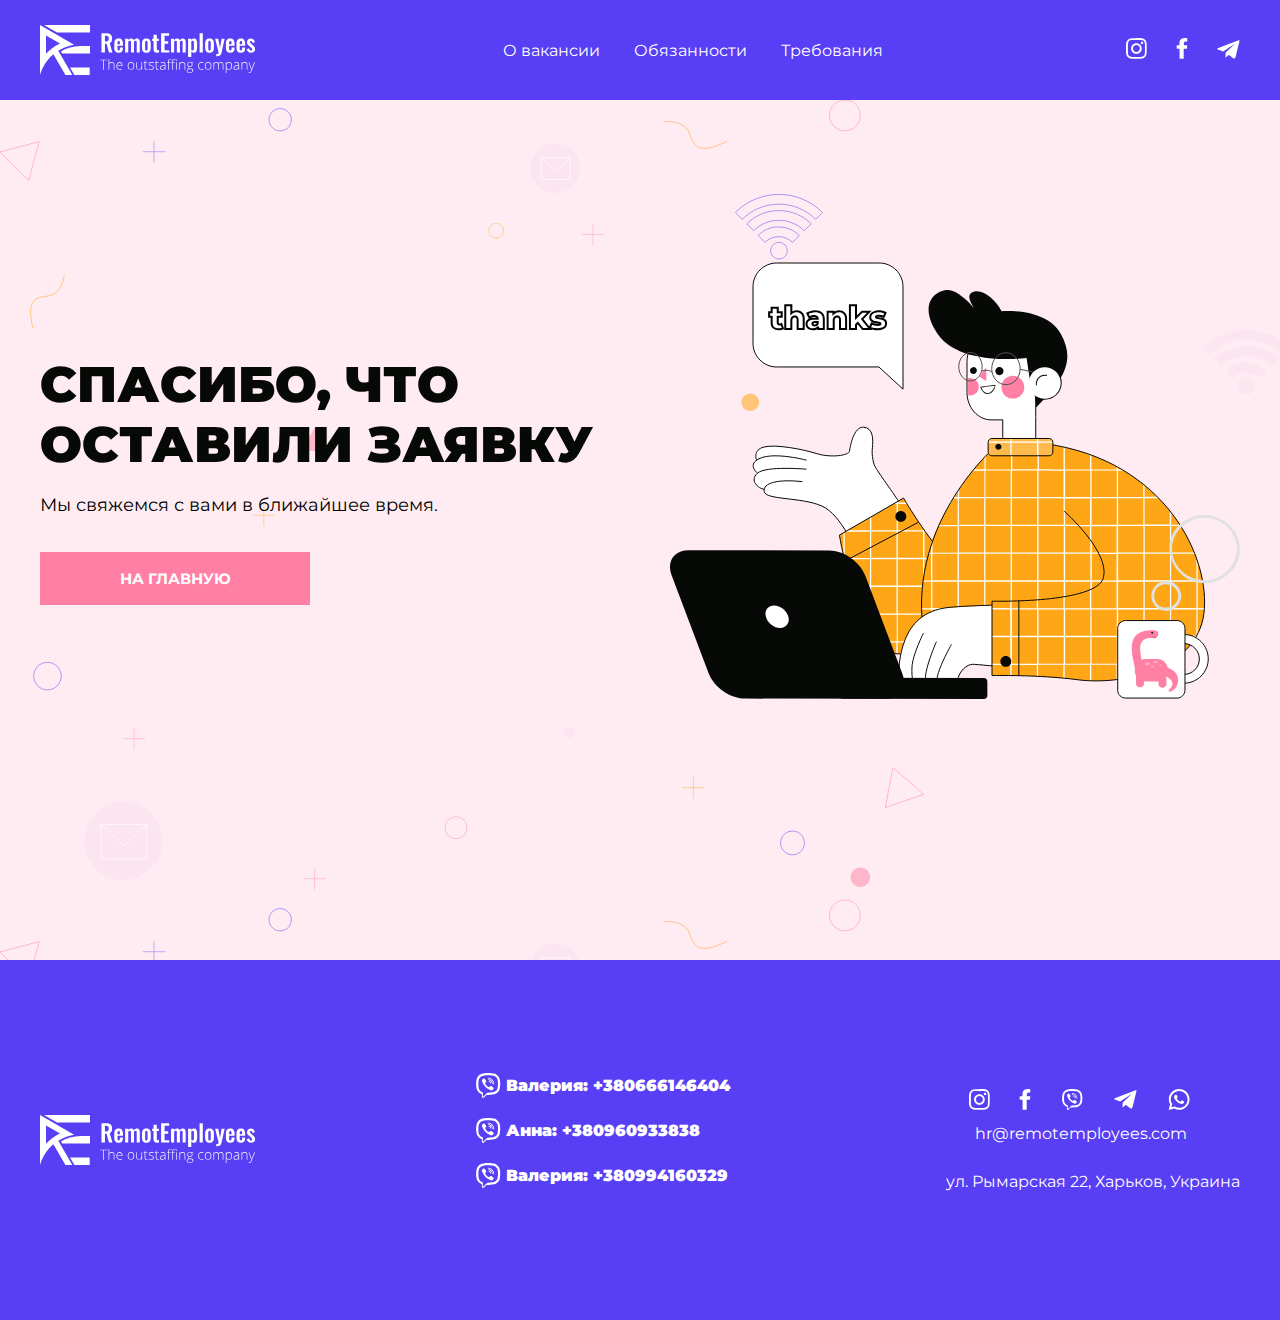
==== commit a87d006f: "Project Finish" ====
--- a/thanks.html
+++ b/thanks.html
@@ -6,6 +6,9 @@
     <link rel="shortcut icon" href="/img/favicon.png" type="image/x-icon">
     <title>Thank you</title>
     <link rel="stylesheet" href="style.css">
+    <link rel="preconnect" href="https://fonts.gstatic.com">
+    <link href="https://fonts.googleapis.com/css2?family=Montserrat:ital,wght@0,100;0,300;0,400;0,500;0,700;0,800;1,200;1,300;1,400;1,500;1,700&display=swap" rel="stylesheet">
+
 </head>
 <body>
     <header>
@@ -17,13 +20,13 @@
                 <div class="navbar-menu desktop">
                         <a href="#advantages" onclick="smoothScroll()">О вакансии</a>
                         <a href="#who-is">Обязанности</a>
-                        <a href="#looking-for">Требования</a>
+                        <a href="#req">Требования</a>
                 </div>
                 <div class="navbar-menu mobile" id="navbarMenu">
                     
                         <a href="#advantages" onclick="mobileMenu()">О вакансии</a>
                         <a href="#who-is" onclick="mobileMenu()">Обязанности</a>
-                        <a href="#looking-for" onclick="mobileMenu()">Требования</a>
+                        <a href="#req" onclick="mobileMenu()">Требования</a>
                 
                 </div>
                 <div class="navbar-social desktop">
@@ -131,5 +134,6 @@
             </div>
         </div>
     </footer>
+    <script src="script.js"></script>
 </body>
 </html>
--- a/style.css
+++ b/style.css
@@ -26,8 +26,8 @@
   transition: 0.3s;
 }
 a:hover {
-  color: var(--light-red);
-  fill: var(--light-red);
+  color: var(--dark-pink);
+  fill: var(--dark-pink);
 }
 a span {
   transition: 0.3s;
@@ -72,9 +72,6 @@
   font-size: 18px;
   line-height: 175%;
 }
-/* section {
-  margin-bottom: 180px;
-} */
 section:last-of-type {
   padding-bottom: 100px;
 }
@@ -130,7 +127,7 @@
 /* hero section */
 .hero {
   margin-top: 100px;
-  background: #f4fdfb;
+  background: url(img/background.svg);
   height: 600px;
 }
 .hero h1 {
@@ -146,46 +143,45 @@
   display: flex;
   flex-direction: row;
   align-items: center;
-  padding: 20px;
+  padding-left: 10px;
   background-color: white;
+  border: 1px solid var(--dark-pink);
   font-size: 15px;
   cursor: pointer;
   transition: 0.3s;
   box-shadow: -5px -5px 15px rgb(58 49 68 / 7%),
     5px 5px 15px rgb(56 90 125 / 7%);
 }
-
-.hero-text form:hover {
-  border: 1px solid var(--text-01);
-}
 .hero-text input[type='text'] {
-  width: 90%;
+  width: 65%;
   height: 56px;
   font-size: 15px;
   border: none;
   cursor: pointer;
 }
 .hero-text button[type='submit'] {
-  height: 35px;
-  width: 35px;
-  border-radius: 50%;
-  background-color: var(--red);
+  font-size: 15px;
+  text-transform: uppercase;
+  font-weight: 800;
+  width: 35%;
+  height: 60px;
+  background-color: var(--dark-pink);
   border: none;
+  color: white;
   outline: none;
   cursor: pointer;
 }
-.hero-text button[type='submit'] svg circle {
-  fill: var(--red);
-  transition: 0.3s;
-}
-.hero-text button[type='submit'] svg circle:hover {
-  fill: var(--light-red);
-}
 .hero-pic img {
   width: 560px;
-  height: 450px;
-}
-
+  height: 415px;
+}
+
+.about-us .flex {
+  flex-direction: row-reverse;
+}
+.about-us-text {
+  max-width: 470px;
+}
 /* advantages section */
 
 /* .advantages .flex {
@@ -213,80 +209,31 @@
 }
 /* who is section */
 
-.who-is-pic {
+.pic {
   margin-right: 130px;
 }
-.who-is-pic img {
+.pic img {
   width: 470px;
   height: 583px;
 }
+.who-is-text {
+  max-width: 570px;
+}
 .who-is h1 {
   width: 570px;
 }
 .who-is p {
   color: var(--text-02);
 }
-/* lamp section */
+.who-is .pic {
+  margin-left: 130px;
+  margin-right: 0;
+}
 
 .req .flex {
   flex-direction: row-reverse;
 }
-.lamp-card {
-  display: flex;
-  flex-direction: row;
-  text-align: left;
-  margin-bottom: 30px;
-}
-.lamp {
-  margin-right: 56px;
-  align-self: center;
-}
-.looking-text {
-  max-width: 370px;
-}
-.looking-for-img {
-  align-self: flex-end;
-  padding-bottom: 55px;
-}
-.looking-for-img img {
-  width: 558px;
-  height: 568px;
-}
-/* join section */
-.join h1 {
-  margin-bottom: 0;
-}
-.join-card {
-  max-width: 373px;
-}
-.join-cards {
-  margin-top: 100px;
-  margin-right: 30px;
-}
-.join-cards:first-child {
-  margin-top: 60px;
-}
-.join-cards:last-child {
-  margin-top: 110px;
-  margin-right: 0;
-}
-.join-info {
-  margin-top: 30px;
-  display: flex;
-  flex-direction: row;
-}
-.step {
-  margin-right: 25px;
-}
-.step h1 {
-  color: var(--light-red);
-}
-.join-info h2 {
-  width: 210px;
-}
-.join-card img {
-  width: 100%;
-}
+
 /* contact form section */
 .contact-form {
   background-color: var(--pink);
@@ -311,6 +258,7 @@
 .full-form input {
   width: 100%;
   height: 60px;
+  background-color: transparent;
   border: 1px solid var(--black);
   margin-bottom: 30px;
   font-size: 16px;
@@ -320,17 +268,16 @@
 
 .full-form input[type='submit'] {
   width: 270px;
-  background-color: var(--red);
+  background-color: var(--dark-pink);
   border: none;
   color: white;
   font-size: 16px;
+  font-weight: bold;
   text-transform: uppercase;
   cursor: pointer;
   transition: 0.3s;
 }
-.full-form input[type='submit']:hover {
-  background-color: var(--light-red);
-}
+
 input:hover {
   border: 2px solid var(--violet);
 }
@@ -400,7 +347,7 @@
   text-align: right;
 }
 #burger.active span.top {
-  transform: translateY(11px) translateX(0) rotate(45deg);
+  transform: translateY(9px) translateX(0) rotate(45deg);
 }
 #burger.active span.middle {
   opacity: 0;
@@ -413,20 +360,18 @@
   height: 860px;
   display: flex;
   align-items: center;
+  background-image: url(/img/background.svg);
 }
 .thank-you .flex {
   align-items: center;
-}
-.thank-img {
 }
 .btn.thank {
   display: block;
   margin-top: 30px;
   width: 270px;
   padding: 17px 0;
-  background-color: var(--red);
+  background-color: var(--dark-pink);
   border: none;
-
   font-size: 15px;
   text-align: center;
   text-transform: uppercase;
@@ -434,9 +379,6 @@
 }
 .thank-you h1 {
   margin-bottom: 15px;
-}
-.thank-you p {
-  color: var(--text-02);
 }
 
 @media (max-width: 1210px) {
@@ -529,6 +471,9 @@
   .hero-pic img {
     width: 100%;
     height: 240px;
+  }
+  .about-us .flex {
+    flex-direction: column-reverse;
   }
   .advantages .card {
     box-shadow: none;
@@ -538,59 +483,40 @@
     height: auto;
     margin-bottom: 30px;
   }
-  .looking-for .flex {
-    flex-direction: column-reverse;
-  }
-  .looking-for-img {
-    width: 100%;
-    padding-bottom: 30px;
-  }
-  .looking-for-img img {
-    width: 100%;
-    height: auto;
-  }
-  .lamp {
-    margin-right: 30px;
-  }
+
   .who-is .flex {
     flex-direction: column-reverse;
   }
   .who-is h1 {
     width: 100%;
   }
-  .who-is-pic {
+
+  .who-is .pic {
+    margin-left: 0;
+  }
+  .pic {
     margin-right: 0;
     padding-bottom: 30px;
     width: 100%;
   }
-  .who-is-pic img {
+  .req .flex {
+    flex-direction: column-reverse;
+  }
+  .pic img {
     width: 100%;
     height: auto;
   }
-  .join .flex {
-    align-items: center;
-  }
-  .join h1 {
-    margin-bottom: 30px;
-  }
-  .join-cards {
-    margin-right: 0;
-    margin-top: 45px;
-  }
-  .join-cards:first-child {
-    margin-right: 0;
-    margin-top: 0;
-  }
-  .join-cards:last-child {
-    margin-right: 0;
-    margin-top: 45px;
-  }
+
   .contact-form img {
     margin-right: 0;
     margin-bottom: 30px;
   }
+  .contact-form .flex {
+    flex-direction: column;
+  }
   .full-form {
-    width: 90%;
+    width: 100%;
+    margin-right: 0;
   }
   .full-form input[type='submit'] {
     width: 100%;
